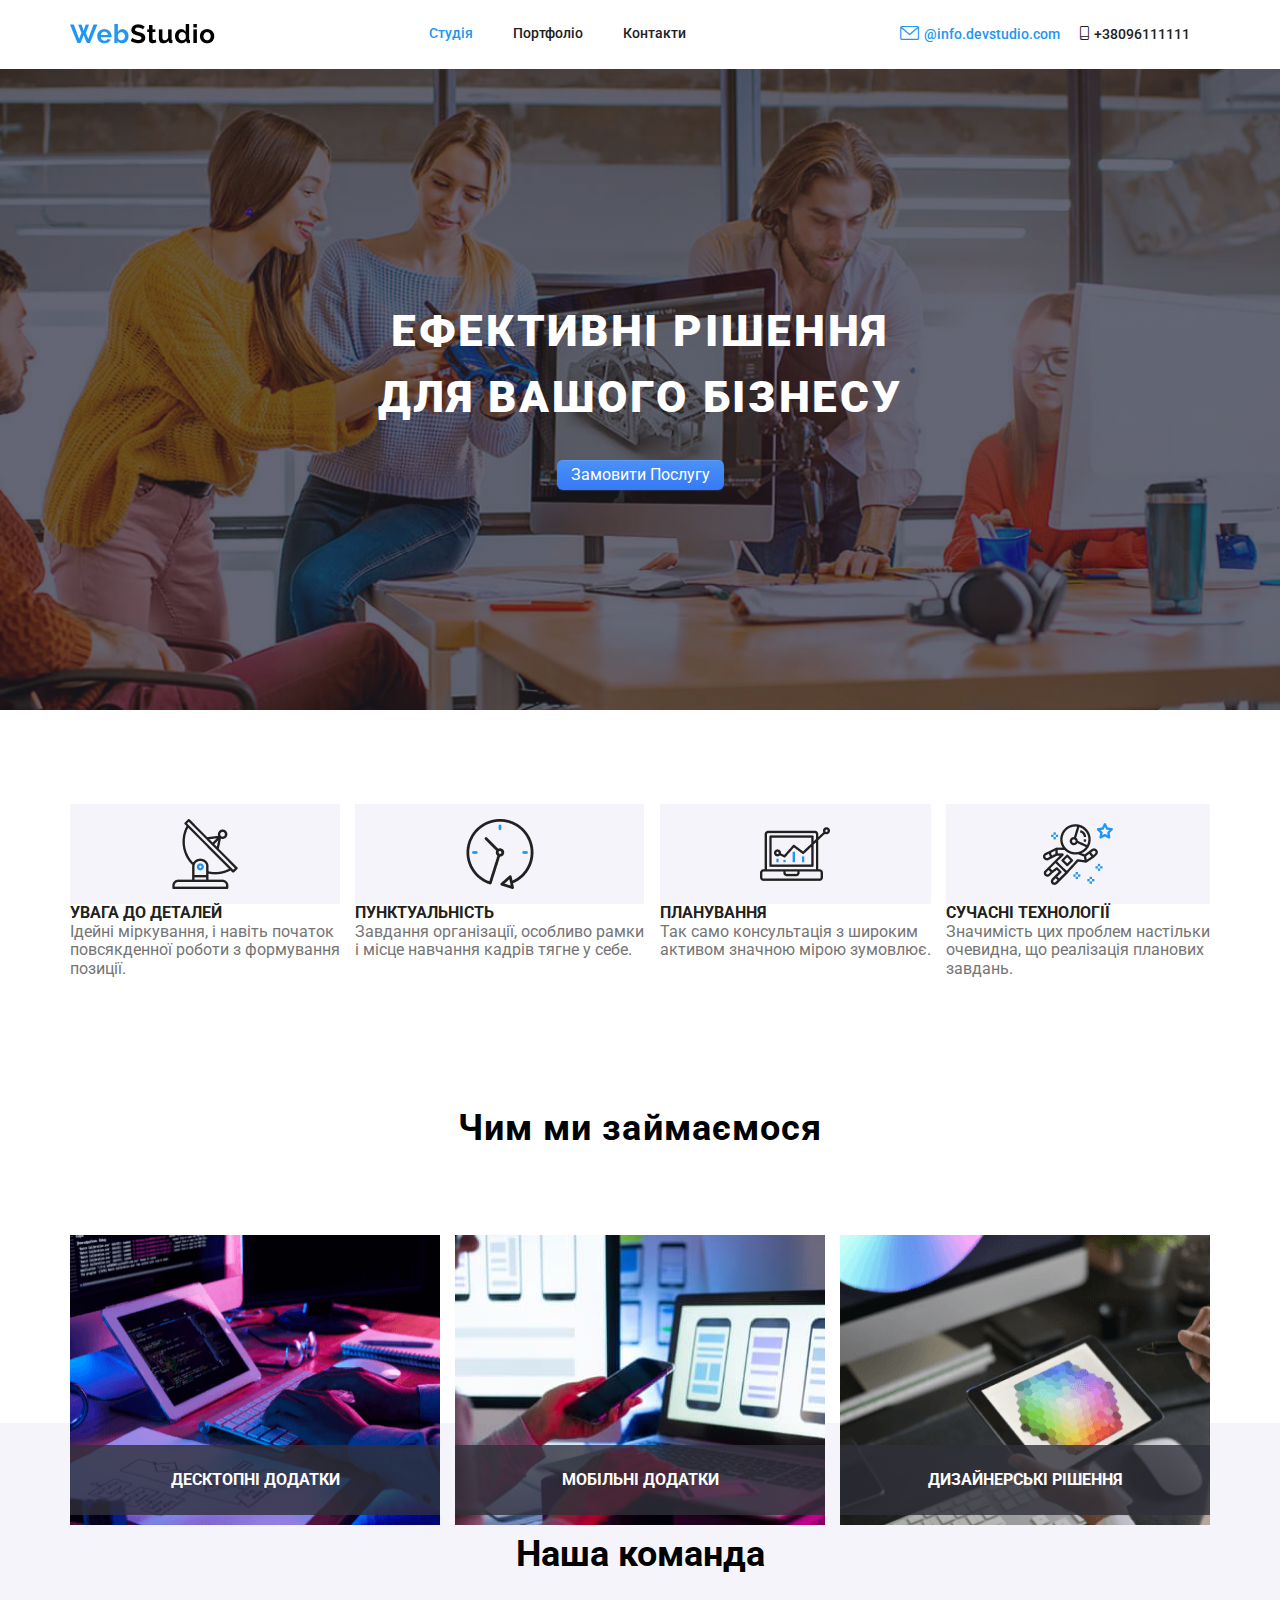
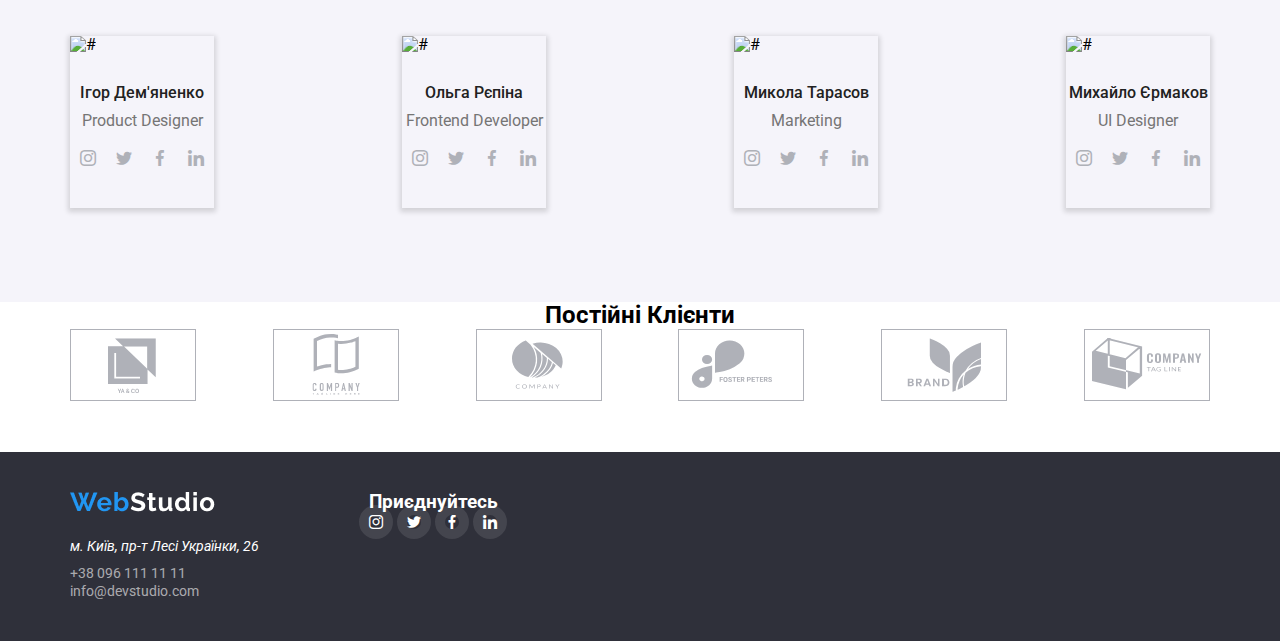
==== index.html @ 9666c781 "Push" ====
<!DOCTYPE html>
<html lang="en">

<head>
  <meta charset="UTF-8" />
  <meta name="viewport" content="width=device-width, initial-scale=1.0" />
  <title>Document</title>
  <link rel="stylesheet" href="css/normalize.css">
  <link rel="stylesheet" href="css/main.css" />
  <link rel="stylesheet" href="css/modal.css">
  <!-- ШРИФТИ -->
  <link rel="stylesheet" href="icons/style.css">
  <link rel="preconnect" href="https://fonts.googleapis.com" />
  <link rel="preconnect" href="https://fonts.gstatic.com" crossorigin />
  <link href="https://fonts.googleapis.com/css2?family=Roboto:wght@400;500;700;900&display=swap" rel="stylesheet" />
</head>

<body>
  <header class="header">
    <div class="container">
      <img class="header-img" src="Img/webstudiochernii.png" alt="#" />

      <nav class="header-nav">
        <ul class="header-nav-list">
          <li class="header-nav-item_active"><a href="#">Студія</a></li>
          <li class="header-nav-item"><a href="portfolio.html" target="_blank">Портфоліо</a></li>
          <li class="header-nav-item"><a href="#">Контакти</a></li>
        </ul>
      </nav>
      <div class="mail-tel">
        <a class="header-mail" href="mailto:@info.devstudio.com"><i class="icon-envelope"></i> @info.devstudio.com</a>
        <a class="header-tel" href="tel:+38096111111"><i class="icon-smartphone"></i>+38096111111</a>
      </div>
    </div>

  </header>
  <main class="main">
    <section class="efektivni">
      <div class="container">
        <h1 class="main-h">
          ЕФЕКТИВНІ РІШЕННЯ <br />
          ДЛЯ ВАШОГО БІЗНЕСУ
        </h1>
        <button class="main-button"   type="button" data-modal-open >Замовити Послугу</button>
        

      </div>
    </section>
    <section class="main_section">
      <div class="container">
        <ul class="main-list">
          <li class="mail-item">
            <h3 class="mail-item_link">
              увага до деталей
            </h3>
            <p class="mail-item_link">
              Ідейні міркування, і навіть початок <br />
              повсякденної роботи з формування <br />
              позиції.
            </p>
          </li>
          <li class="mail-item mail-item2">
            <h3 class="mail-item_link">
              пунктуальність
            </h3>
            <p class="mail-item_link">
              Завдання організації, особливо рамки <br />
              і місце навчання кадрів тягне у себе.
            </p>
          </li>
          <li class="mail-item mail-item3">
            <h3 class="mail-item_link">
              планування
            </h3>
            <p class="mail-item_link">
              Так само консультація з широким <br />
              активом значною мірою зумовлює.
            </p>
          </li>
          <li class="mail-item mail-item4">
            <h3 class="mail-item_link">
              сучасні технології
            </h3>
            <p class="mail-item_link">
              Значимість цих проблем настільки <br />очевидна, що реалізація
              планових <br />завдань.
            </p>
        </ul>
    </section>
    <section class="main-sec">
      <div class="container">
        <div class="div">
          <h1 class="sec-h">Чим ми займаємося</h1>
          <div class="main_sec_divv">
            <div class="container-img">
              <div class="thumb">
                <img class="sec-div_img thumb-img" src="Img/box 1 копія.png" alt="#" />
                <p class="thumb-p"> <span class="thumb-span">Десктопні додатки</span></p>
              </div>
              <div class="thumb">
                <img class="sec_div_imgg thumb-img" src="Img/box 2 копія.jpg" alt="#" />
                <p class="thumb-p"> <span class="thumb-span">Мобільні додатки</span> </p>
              </div>
              <div class="thumb">
                <img class="sec-div_imggg thumb-img" src="Img/box 3 копія.png" alt="#" />
                <p class="thumb-p"> <span class="thumb-span">Дизайнерські рішення</span></p>
              </div>




            </div>
          </div>
        </div>
    </section>
    <section class="main-secc">
      <div class="container">
        <h1 class="main_section_title">Наша команда</h1>
        <div class="container-figure">
          <figure class="secc-figure figure-item_f">
            <img src="Img/img (2).svg" alt="#" />
            <figcaption>
              Ігор Дем'яненко <br />
              <span class="secc_figure_span">Product Designer</span>
              <br>
              <span class="section-four-link-list">
                <a href="#" class="section-four-link-item"><i class="icon-instagram-2"></i></a>
                <a href="#" class="section-four-link-item"> <i class="icon-twitter-1"></i></a>
                <a href="#" class="section-four-link-item"> <i class="icon-facebook-1"></i></a>
                <a href="#" class="section-four-link-item"> <i class="icon-linkedin-1"></i></a>
              </span>

            </figcaption>
          </figure>
          <figure class="secc-figure figure-item_g">
            <img src="Img/img копія.svg" alt="#" />
            <figcaption>
              Ольга Рєпіна <br />
              <span class="secc_figure_span">Frontend Developer</span>
              <br>
              <span class="section-four-link-list">
                <a href="#" class="section-four-link-item"><i class="icon-instagram-2"></i></a>
                <a href="#" class="section-four-link-item"> <i class="icon-twitter-1"></i></a>
                <a href="#" class="section-four-link-item"> <i class="icon-facebook-1"></i></a>
                <a href="#" class="section-four-link-item"> <i class="icon-linkedin-1"></i></a>
              </span>
            </figcaption>
          </figure>
          <figure class="secc-figure figure-item_h">
            <img src="Img/img (1).svg" alt="#" />
            <figcaption>
              Микола Тарасов <br />
              <span class="secc_figure_span">Marketing</span>
              <br>
              <span class="section-four-link-list">
                <a href="#" class="section-four-link-item"><i class="icon-instagram-2"></i></a>
                <a href="#" class="section-four-link-item"> <i class="icon-twitter-1"></i></a>
                <a href="#" class="section-four-link-item"> <i class="icon-facebook-1"></i></a>
                <a href="#" class="section-four-link-item"> <i class="icon-linkedin-1"></i></a>
              </span>
            </figcaption>
          </figure>
          <figure class="secc-figure figure-item_j">
            <img src="Img/img.svg" alt="#" />
            <figcaption>
              Михайло Єрмаков <br />
              <span class="secc_figure_span"> UI Designer</span>
              <br>
              <span class="section-four-link-list">
                <a href="#" class="section-four-link-item"><i class="icon-instagram-2"></i></a>
                <a href="#" class="section-four-link-item"> <i class="icon-twitter-1"></i></a>
                <a href="#" class="section-four-link-item"> <i class="icon-facebook-1"></i></a>
                <a href="#" class="section-four-link-item"> <i class="icon-linkedin-1"></i></a>
              </span>
            </figcaption>
          </figure>
        </div>
      </div>
    </section>
    <section class="regular-clients">
      <div class="container">
        <h2 class="mainn-h1">Постійні Клієнти</h2>
        <ul class="regular-clients-list">
          <li class="regular-clients-item">
            <a href="" class="regular-clients-link">
              <i class="icon-Logo"></i>
            </a>
          </li>
          <li class="regular-clients-item">
            <a href="" class="regular-clients-link">
              <i class="icon-Logo-1"></i>
            </a>
          </li>
          <li class="regular-clients-item">
            <a href="" class="regular-clients-link">
              <i class="icon-Logo-2"></i>
            </a>
          </li>
          <li class="regular-clients-item">
            <a href="" class="regular-clients-link">
              <i class="icon-Logo-3"></i>
            </a>
          </li>
          <li class="regular-clients-item">
            <a href="" class="regular-clients-link">
              <i class="icon-Logo-4"></i>
            </a>
          </li>
          <li class="regular-clients-item">
            <a href="" class="regular-clients-link">
              <i class="icon-Logo-6"></i>
            </a>
          </li>
        </ul>
      </div>
    </section>
  </main>
  <footer class="footer">
    <div class="container">
      <div class="foot-container">
        <div class="foot-wrap">
          <div class="foot-wrap-one">
            <img class="footer-img" src="Img/webstudiobilii.png" alt="#" />
            <address class="foot-adr">м. Київ, пр-т Лесі Українки, 26</address>
            <a href="tel:+38 096 111 11 11">+38 096 111 11 11</a>
            <br />
            <a id="foot-email" href="mailto:info@devstudio.com">info@devstudio.com</a>
          </div>

          <div class="foot-wrap-two">
            <h3 class="foot-h3">
              Приєднуйтесь
            </h3>
            <span class="foot-list">
              <a href="#" class="foot-list-link"><i class="icon-instagram-2"></i></a>
              <a href="#" class="foot-list-link"> <i class="icon-twitter-1"></i></a>
              <a href="#" class="foot-list-link"> <i class="icon-facebook-1"></i></a>
              <a href="#" class="foot-list-link"> <i class="icon-linkedin-1"></i></a>
            </span>
          </div>
        </div>
      </div>
    </div>

  </footer>

  <div class="backdrop is-hidden" data-modal>
    <div class="modal">
      <button class="btn" data-modal-close >&#215;</button>
      <form action="" class="form">
        <h1 class="form-title">Залиште свої дані, ми вам передзвонимо</h1>
        <label>
          <p>Ім'я</p>
          <input class="form-input form-input-first" type="text" name="name" placeholder="" mainless="3"
            maxlength="20" required pattern="^[a-zA-Zа-яА-ЯіІїЇєЄ']{2,30}$"
            title="Username must be two words separated by space.">
        </label>
        <label>
          <p>Телефон</p>
          <input class="form-input form-input-second" type="tel" name="tel" placeholder="" required min="10"
            max="20" pattern="\+380\d{9}">
        </label>
        <label>
          <p>Пошта</p>
          <input class="form-input form-input-third" type="email" name="email" placeholder=""
            pattern="[a-zA-Z0-9._%+-]+@[a-zA-Z0-9.-]+\.[a-zA-Z]{2,}$">
        </label>
        <label>
          <p>Коментарі</p>
          <textarea class="form-input" name="message" id="" cols="30" rows="10"
            placeholder="Введіть текст"></textarea>
        </label>
        <label for="agreeCheckbox">
          <input type="checkbox" id="agreeCheckbox">
          Погоджуюся з розсилкою та приймаю <a href="#" class="checkbox-link">Умови договору</a>
        </label>
        <button class="form-btn" type="button">Відправити</button>
      </form>
    </div>
</div>
<script href="modal.js"></script> 

</body>

</html>
---- css/main.css ----
* {
  font-family: "Roboto", sans-serif;
}

body {
  margin: 0;
  padding: 0;
}

:root {
  --clr: #2196f3;
}

.header-nav-list {
  list-style: none;
  display: flex;
  justify-content: center;
}

.header-nav-item a {
  font-weight: 500;
  font-size: 14px;
  text-decoration: none;
  margin: 20px;
  color: #212121;
  vertical-align: top;
}

.header-nav-item_active a {
  font-weight: 500;
  font-size: 14px;
  text-decoration: none;
  margin: 20px;
  color: #212121;
  vertical-align: top;
  color: var(--clr);
}

.header-nav-item:hover a {
  color: var(--clr);
}

.header-mail {
  color: var(--clr);
  font-size: 14px;
  font-weight: 500;
  text-align: left;
  display: flex;
  justify-content: right;
  padding-right: 20px;
  text-decoration: none;
}

.header-tel {
  color: #212121;
  font-size: 14px;
  font-weight: 500;
  text-align: left;
  display: flex;
  justify-content: right;
  padding-right: 20px;
  text-decoration: none;
}

.header-tel:hover {
  color: var(--clr);
}

.efektivni {
  padding: 200px 0;
  background-color: #2f303a;
  background-image: linear-gradient(
      to bottom,
      rgba(47, 48, 58, 0.4),
      rgba(47, 49, 60, 0.4)
    ),
    url("../Img/overlay.png");
  background-position: center;
  background-size: cover;
  background-repeat: no-repeat;
}

.main-h {
  text-align: center;
  color: white;
  font-size: 44px;
  font-weight: 900;
  line-height: 1.5;
  letter-spacing: 0.06em;
}

/* .main-button {
  
  display: block;
  margin: 20px auto 20px;
} */
.main-button {
  display: block;
  margin: 20px auto 20px;
  flex-direction: column;
  align-items: center;
  padding: 6px 14px;
  font-family: -apple-system, BlinkMacSystemFont, "Roboto", sans-serif;
  border-radius: 6px;
  border: none;

  color: #fff;
  background: linear-gradient(180deg, #4b91f7 0%, #367af6 100%);
  background-origin: border-box;
  box-shadow: 0px 0.5px 1.5px rgba(54, 122, 246, 0.25),
    inset 0px 0.8px 0px -0.25px rgba(255, 255, 255, 0.2);
  user-select: none;
  -webkit-user-select: none;
  touch-action: manipulation;
}

.main-button:focus {
  box-shadow: inset 0px 0.8px 0px -0.25px rgba(255, 255, 255, 0.2),
    0px 0.5px 1.5px rgba(54, 122, 246, 0.25),
    0px 0px 0px 3.5px rgba(58, 108, 217, 0.5);
  outline: 0;
  padding: 7px 15px;
}

.header-img {
  display: block;
  width: 145px;
}

.table-govitem {
  text-transform: uppercase;
  padding-left: 65px;
  font-size: 14px;
  font-weight: 700;
  line-height: 1;
  color: #212121;
}

table {
  margin-top: 100px;
  border: 0px solid black;
  display: flex;
  justify-content: center;
}

.table-item {
  font-size: 14px;
  font-weight: 400;
  line-height: 1.5;
  padding-left: 25px;
  color: #757575;
}

.sec-h {
  font-size: 36px;
  font-weight: 700;
  line-height: 1.8;
  letter-spacing: 0.03em;
  text-align: center;
  padding-bottom: 50px;
}

.div {
  display: flex;
  flex-direction: column;
}

.main_sec_divv {
  justify-content: center;
}

.container-img {
  margin-bottom: 94px;
  display: flex;
  justify-content: space-between;
  align-items: center;
}

.main_section_title {
  padding-top: 94px;
  margin-bottom: 50px;
}

.main-secc {
  background-color: #f5f4fa;
}

.main-secc h1 {
  font-size: 36px;
  font-weight: 700;
  line-height: 175%;
  text-align: center;
  padding-top: 100px;
}

.secc-figure figcaption {
  margin-top: 30px;
  margin-bottom: 30px;
}
.secc-figure {
  display: inline-block;
  vertical-align: middle;
  margin: 0;
  box-shadow: 0 2px 5px 2px rgba(0, 0, 0, 0.14);
}
.container-figure {
  padding-bottom: 94px;
  display: flex;
  justify-content: space-between;
}

.secc-figure img {
  width: 100%;
}

.secc-figure figcaption {
  font-size: 16px;
  font-weight: 500;
  line-height: 1.1;
  text-align: center;
  color: #212121;
}

.secc_figure_span {
  font-size: 16px;
  font-weight: 400;
  line-height: 1.1;
  text-align: center;
  color: #757575;
  margin-top: 10px;
  display: inline-block;
}

.footer {
  padding-top: 40px;
  padding-bottom: 40px;
  background-color: #2f303a;
}

.footer address {
  font-size: 14px;
  font-weight: 400;
  line-height: 1.3;
  color: #ffffff;
}

.footer a {
  text-decoration: none;
  font-size: 14px;
  font-weight: 400;
  line-height: 1.3;
  color: rgba(255, 255, 255, 0.6);
}

.foot-adr {
  margin-top: 20px;
  margin-bottom: 9px;
}

#foot-email {
  margin-top: 9px;
}

.header {
  padding-top: 24px;
  padding-bottom: 25px;
}

.header .container {
  display: flex;
  justify-content: space-between;
  align-items: center;
}

.container {
  max-width: 1170px;
  padding: 0 15px;
  margin: 0 auto;
}

.mail-tel {
  display: flex;
}

.main-list {
  margin: 94px 0 94px 0;
  list-style: none;
  display: flex;
  justify-content: space-between;
  padding: 0;
}

.mail-item h3 {
  font-weight: 700;
  color: rgba(33, 33, 33, 1);
  text-transform: uppercase;
  font-size: 16px;
}

.mail-item p {
  color: rgba(117, 117, 117, 1);
}

.mail-item::before {
  content: "";
  background-image: url("../Img/antenna\ 1.png");
  background-color: rgba(245, 244, 250, 1);
  display: block;
  width: 100%;
  height: 100px;
  background-repeat: no-repeat;
  background-position: center;
}

.mail-item2::before {
  background-image: url(../Img/clock\ 1.png);
}

.mail-item3::before {
  background-image: url("../Img/diagram\ 1.png");
}

.mail-item4::before {
  background-image: url("../Img/astronaut\ 1.png");
}

.sec-div_img,
.sec-div_imgg,
.sec-div_imggg {
  width: 370px;
}

.span-icons i {
  color: gray;
  width: 50px;
  height: 500px;
  padding: 10px;
}
.span-icons i:hover {
  background-color: #2196f3;
}
.section-four-link-list {
  display: flex;
  justify-content: space-evenly;
}
.section-four-link-item {
  display: inline-block;
  color: #afb1b8;
  text-decoration: none;
  padding: 10px;
  margin-top: 10px;
}

.section-four-link-item:hover {
  color: #ffffff;
  background-color: #4b91f7;
  border: 0px;
  border-radius: 15px 15px;
}
.regular-clients {
  height: 150px;
}
.mainn-h1 {
  text-align: center;
}
.regular-clients-list {
  display: flex;
  list-style-type: none;
  justify-content: space-between;
}

.regular-clients-item i {
  font-size: 70px;
  width: 100%;
  color: #afb1b8;
  height: 100%;
}
.regular-clients-link {
  text-decoration: none;
}

.regular-clients-link i:hover {
  outline: 1px solid #4b91f7;
  color: #4b91f7;
}
.regular-clients-link:hover.regular-clients i {
  color: #4b91f7;
}
.foot-h3 {
  color: white;
  text-align: center;
  padding-left: 100px;
}
.foot-list i {
  color: white;
  border: 10px solid rgba(255, 255, 255, 0.1);
  border-radius: 50%;
}
.foot-list {
  padding-left: 100px;
}
.foot-wrap {
  display: flex;
}
.icon-envelope {
  padding-right: 5px;
}
.icon-smartphone {
  padding-right: 5px;
}
.regular-clients-item i {
  border: 1px solid rgba(175, 177, 184, 1);
}
.foot-list-link i:hover {
  background-color: rgba(33, 150, 243, 1);
  color: white;
}
.thumb-img {
  width: 370px;
  height: 290px;
  position: absolute;
}
.thumb-p {
  position: relative;
  top: 210px;
  font-size: 18px;
font-weight: 700;


  background-color: rgba(47, 48, 58, 0.8);
  width: 370px;
  height: 70px;

  color: white;
  display: flex;
  justify-content: center;
  align-items: center;
}
.thumb-span {

  
  font-size: 16px;
  font-weight: 700;
  text-transform: uppercase;
  

}
---- css/modal.css ----
* {
    padding: 0;
    margin: 0;
    box-sizing: border-box;
}

body {

    font-family: "Roboto", sans-serif;
}

.backdrop {
    position: fixed;
    top: 0;
    left: 0;
    width: 100%;
    height: 100%;
    background-color: rgba(0, 0, 0, 0.5);
    opacity: 1;
}

.backdrop.is-hidden {
    opacity: 0;
    pointer-events: none;
}

.no-scroll {
    overflow: hidden;
}

.modal {
    position: absolute;
    top: 50%;
    left: 50%;
    min-width: 400px;
    min-height: 300px;
    padding: 40px;
    background-color: rgb(255, 255, 255);
    transform: translate(-50%, -50%);
}

.modal .form {
    margin: 0;
}

.modal-content {
    background-color: #fff;
    width: 80%;
    max-width: 528px;
    margin: 10% auto;
    border-radius: 4px;
    box-shadow: 0 0 10px rgba(0, 0, 0, 0.3);
}

.form {
    width: 528px;
}


/*оформлення*/

.btn {
    position: fixed;
    top: 8px;
    right: 8px;
    width: 30px;
    height: 30px;
    border-radius: 50%;
    border: 1px solid rgba(0, 0, 0, 0.1);
    background-color: white;
    color: #000000;
    font-size: 20px;
    cursor: pointer;
}

.btn:hover {
    color: #2196F3;
}

.form-title {
    text-align: center;
    font-size: 20px;
    font-weight: 700;
    line-height: auto;
    letter-spacing: 1.5px;
    margin-bottom: 12px;
}

.form-input {
    padding: 11px 12px;
    border: 1px solid #DCDCDC;
    border-radius: 10px;
    margin-bottom: 10px;
    resize: none;
    width: 100%;
}

label,
label p {
    color: #757575;
    padding-bottom: 4px;
    font-size: 12px;
    font-weight: 400;
    line-height: auto;
    text-align: start;
}

.form-input-first::placeholder {
    width: 18px;
    height: 18px;
    background-image: url('/webstudioimg/pearson-icon.svg');
    background-size: contain;
    background-position: center;
}

.form-input-second::placeholder {
    width: 18px;
    height: 18px;
    background-image: url('/webstudioimg/phone-icon.svg');
    background-size: contain;
    background-position: center;
}

.form-input-third::placeholder {
    width: 18px;
    height: 18px;
    background-image: url('/webstudioimg/e-mail-icon.svg');
    background-size: contain;
    background-position: center;
}

input[type="tel"]:focus {
    border-color: #2196F3;
}

label {
    font-size: 14px;
    font-weight: 400;
    line-height: 171%;
    letter-spacing: 1px;
}

.checkbox-link {
    color: #2196F3;
}

.form-btn {
    align-self: center;
    width: fit-content;
    background-color: #2196F3;
    color: #fff;
    font-weight: 700;
    font-size: 16px;
    line-height: 187%;
    letter-spacing: 1.5px;
    border: 0;
    padding: 10px 52px;
    border-radius: 4px;
    margin-top: 23px;
    cursor: pointer;
}

.form-btn:hover {
    box-shadow: 0 4px 4px 0 rgba(0, 0, 0, 0.3);
}

.form-input:not(:placeholder-shown):required:valid {
    border-color: #2196F3;
}

.form-input:not(:placeholder-shown):required:invalid {
    border-color: red;
}
---- icons/style.css ----
@font-face {
  font-family: 'webStudio';
  src:  url('fonts/webStudio.eot?tgpcm7');
  src:  url('fonts/webStudio.eot?tgpcm7#iefix') format('embedded-opentype'),
    url('fonts/webStudio.ttf?tgpcm7') format('truetype'),
    url('fonts/webStudio.woff?tgpcm7') format('woff'),
    url('fonts/webStudio.svg?tgpcm7#webStudio') format('svg');
  font-weight: normal;
  font-style: normal;
  font-display: block;
}

[class^="icon-"], [class*=" icon-"] {
  /* use !important to prevent issues with browser extensions that change fonts */
  font-family: 'webStudio' !important;
  speak: never;
  font-style: normal;
  font-weight: normal;
  font-variant: normal;
  text-transform: none;
  line-height: 1;

  /* Better Font Rendering =========== */
  -webkit-font-smoothing: antialiased;
  -moz-osx-font-smoothing: grayscale;
}

.icon-antenna-1:before {
  content: "\e900";
}
.icon-astronaut-1:before {
  content: "\e901";
}
.icon-clock-1:before {
  content: "\e902";
}
.icon-diagram-1:before {
  content: "\e903";
}
.icon-envelope:before {
  content: "\e904";
}
.icon-facebook-1:before {
  content: "\e905";
}
.icon-instagram-2:before {
  content: "\e906";
}
.icon-linkedin-1:before {
  content: "\e907";
}
.icon-Logo-1:before {
  content: "\e908";
}
.icon-Logo-2:before {
  content: "\e909";
}
.icon-Logo-3:before {
  content: "\e90a";
}
.icon-Logo-4:before {
  content: "\e90b";
}
.icon-Logo-5:before {
  content: "\e90c";
}
.icon-Logo-6:before {
  content: "\e90d";
}
.icon-Logo:before {
  content: "\e90e";
}
.icon-smartphone:before {
  content: "\e90f";
}
.icon-twitter-1:before {
  content: "\e910";
}
.icon-WebStudio-1:before {
  content: "\e911";
}
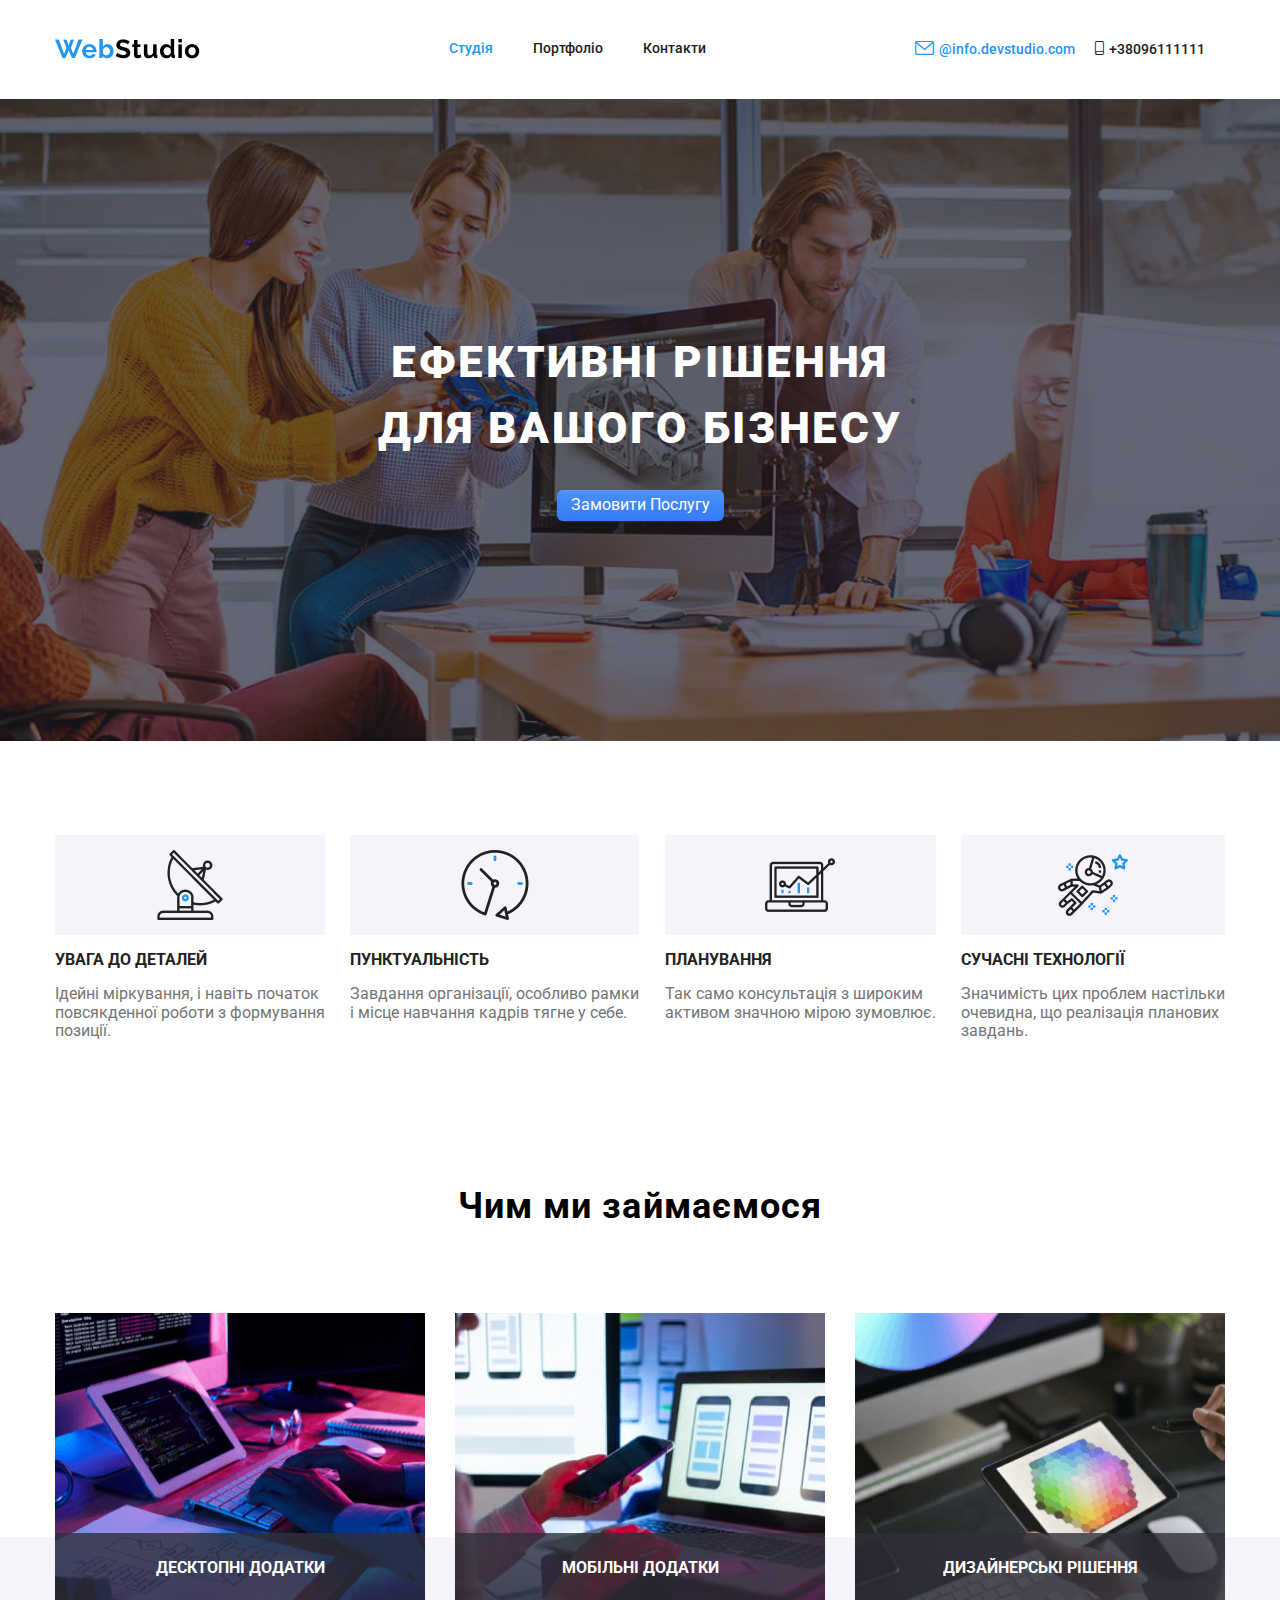
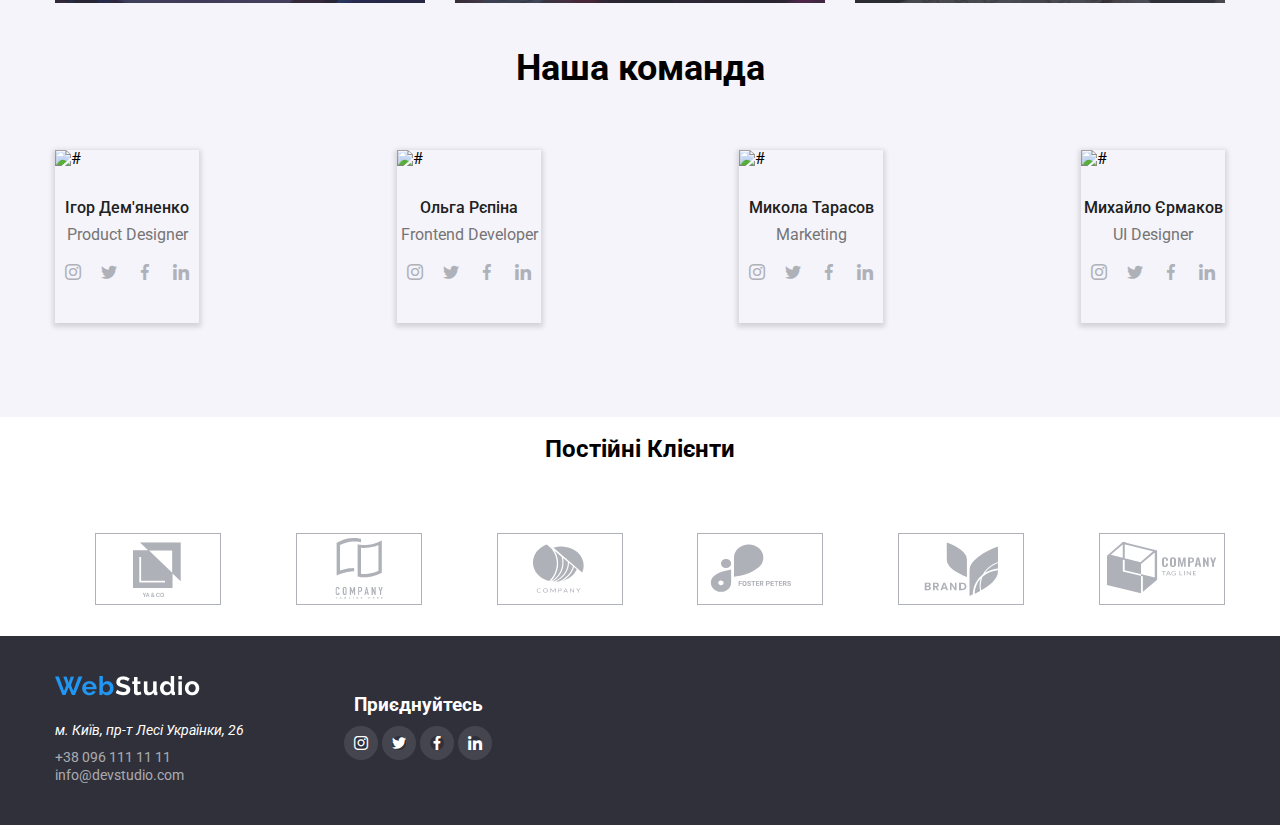
==== commit 08e758d8: "DZ 4" ====
--- a/index.html
+++ b/index.html
@@ -278,7 +278,7 @@
       </form>
     </div>
 </div>
-<script href="modal.js"></script> 
+<script src="modal.js"></script> 
 
 </body>
 
--- a/css/main.css
+++ b/css/main.css
@@ -358,15 +358,17 @@
   border-radius: 15px 15px;
 }
 .regular-clients {
-  height: 150px;
+  height: 200px;
 }
 .mainn-h1 {
   text-align: center;
+  padding-bottom: 50px;
 }
 .regular-clients-list {
   display: flex;
   list-style-type: none;
   justify-content: space-between;
+
 }
 
 .regular-clients-item i {
@@ -377,6 +379,7 @@
 }
 .regular-clients-link {
   text-decoration: none;
+  
 }
 
 .regular-clients-link i:hover {
@@ -422,7 +425,7 @@
 }
 .thumb-p {
   position: relative;
-  top: 210px;
+  top: 202px;
   font-size: 18px;
 font-weight: 700;
 
--- a/css/modal.css
+++ b/css/modal.css
@@ -1,13 +1,4 @@
-* {
-    padding: 0;
-    margin: 0;
-    box-sizing: border-box;
-}
 
-body {
-
-    font-family: "Roboto", sans-serif;
-}
 
 .backdrop {
     position: fixed;
@@ -53,7 +44,7 @@
 }
 
 .form {
-    width: 528px;
+    width: 500px;
 }
 
 
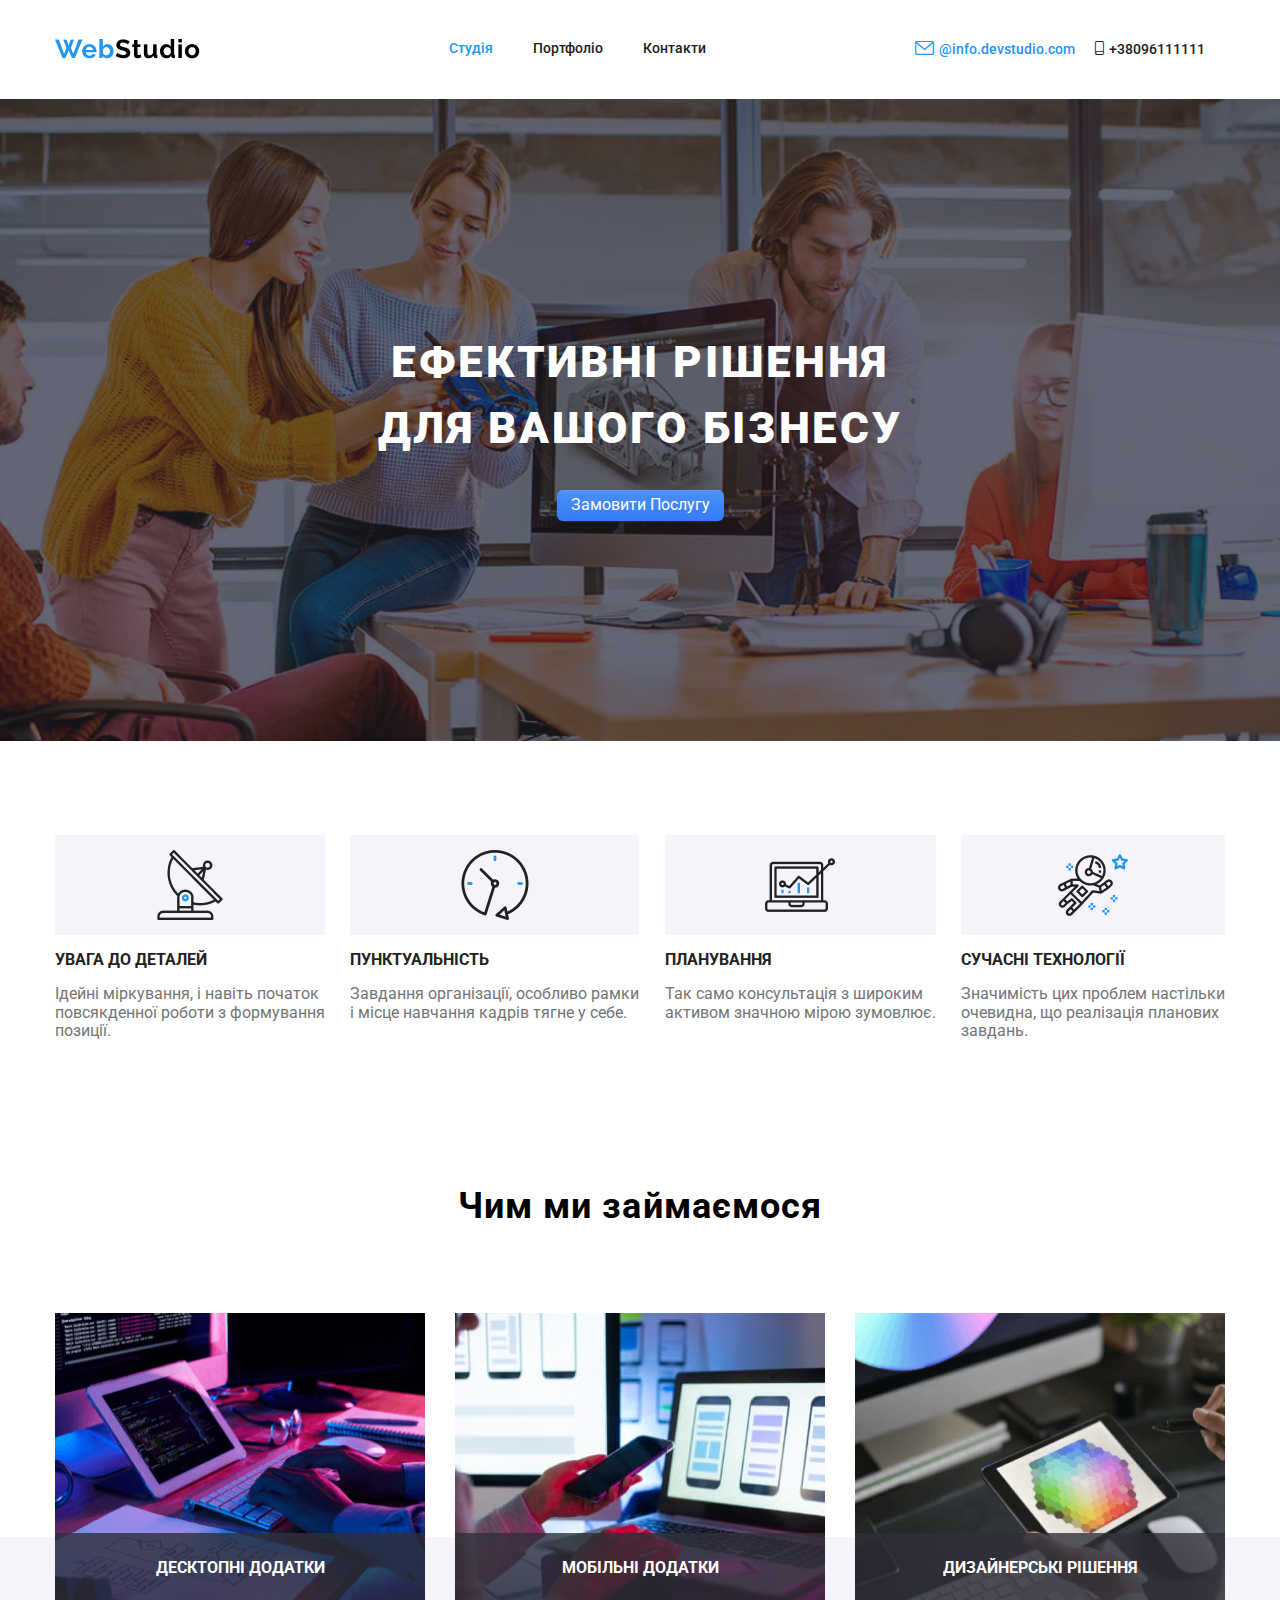
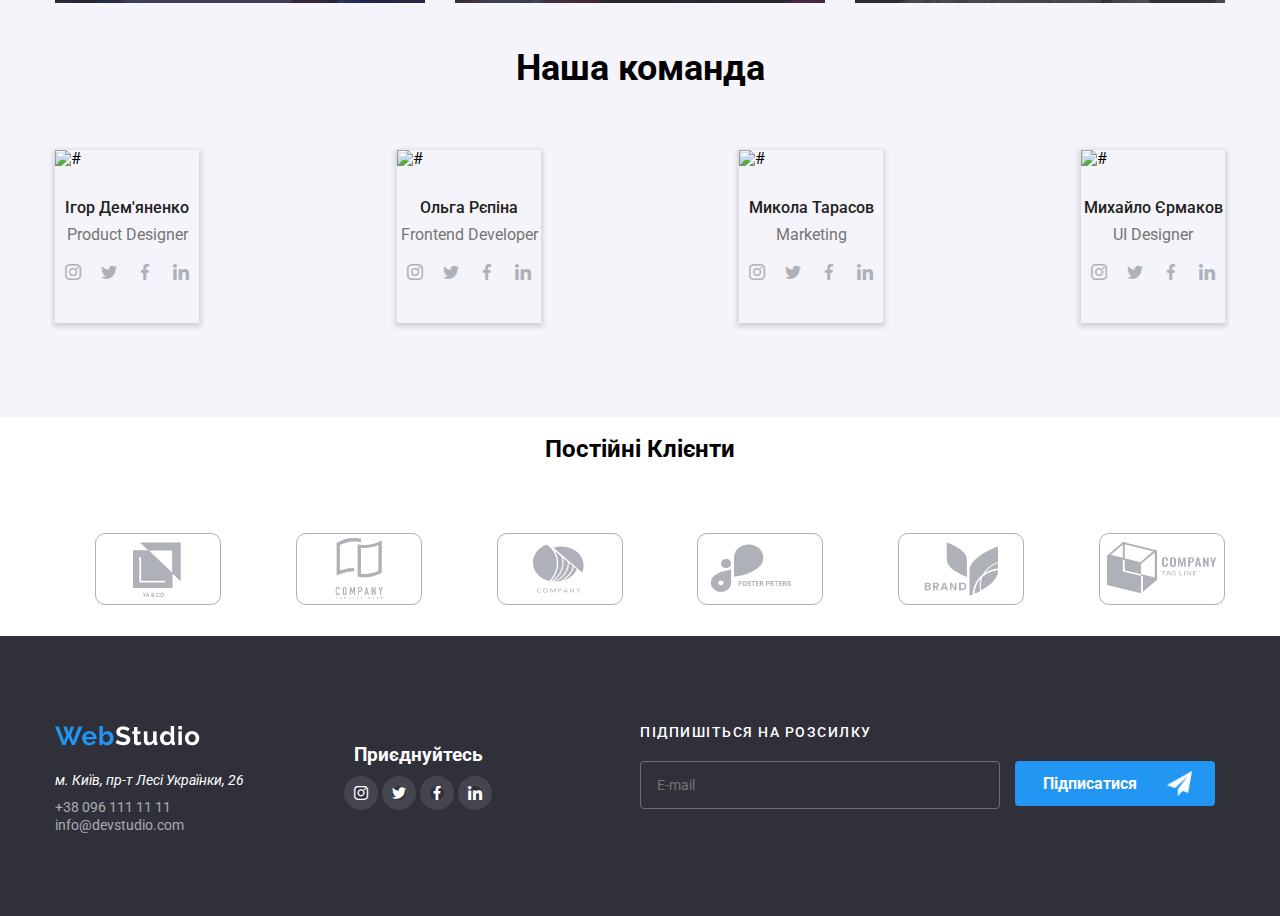
==== commit 42fcae6a: "DZ 4" ====
--- a/index.html
+++ b/index.html
@@ -241,6 +241,20 @@
         </div>
       </div>
     </div>
+    <div class="footer-form">
+      <h4 class="footer-form-header">ПІДПИШІТЬСЯ НА РОЗСИЛКУ</h4>
+      <div class="footer-form-wrap">
+        <label>
+          <input class="footer-form-input" type="email" name="email" placeholder="E-mail"
+            pattern="[a-zA-Z0-9._%+-]+@[a-zA-Z0-9.-]+\.[a-zA-Z]{2,}$">
+        </label>
+        <button class="footer-form-btn" type="submit">
+          <p>Підписатися</p><img class="icon-sendd" src="icons/icon-send.png" alt="icon">
+        </button>
+      </div>
+    </div>
+  </div>
+</div>
 
   </footer>
 
@@ -278,6 +292,7 @@
       </form>
     </div>
 </div>
+
 <script src="modal.js"></script> 
 
 </body>
--- a/css/main.css
+++ b/css/main.css
@@ -232,9 +232,11 @@
 }
 
 .footer {
+  position: relative;
   padding-top: 40px;
   padding-bottom: 40px;
   background-color: #2f303a;
+  height: 200px ;
 }
 
 .footer address {
@@ -365,7 +367,7 @@
   padding-bottom: 50px;
 }
 .regular-clients-list {
-  display: flex;
+  display: flex; 
   list-style-type: none;
   justify-content: space-between;
 
@@ -373,16 +375,20 @@
 
 .regular-clients-item i {
   font-size: 70px;
-  width: 100%;
+  width: 250px;
   color: #afb1b8;
-  height: 100%;
+  height: 250px;
+  border: 0px ;
+  border-radius: 10px 10px;
+
 }
 .regular-clients-link {
   text-decoration: none;
-  
+
 }
 
 .regular-clients-link i:hover {
+
   outline: 1px solid #4b91f7;
   color: #4b91f7;
 }
@@ -448,4 +454,66 @@
   
 
 }
-
+.footer-form{
+  margin-right: 50px;
+  position: absolute;
+  top: 25%;
+  left: 50%;
+  float: right;
+  
+}
+
+.footer-form-header{
+  font-size: 14px;
+  font-weight: 500;
+  color: #fff;
+  line-height: 114%;
+  margin-bottom: 20px;
+  letter-spacing: 1.5px;
+}
+
+.footer-form-wrap{
+  display: flex;
+  justify-content: flex-end;
+}
+
+.footer-form-input{
+    padding: 15px 16px;
+    border: 1px solid rgba(255, 255, 255, 0.3);
+    background-color: rgba(33, 150, 243, 0);
+    border-radius: 4px;
+    margin-bottom: 10px;
+    resize: none; 
+    width: 326px;
+
+}
+
+.footer-form-btn{
+  display: flex;
+  border: none;
+  border-radius: 4px;
+  width: 200px;
+  height: 45px;
+  padding: 10px 28px;
+  background-color: #2196f3;
+  color: white;
+  cursor: pointer;
+  margin-left: 15px;
+}
+
+.footer-form-btn p {
+  font-size: 16px;
+  font-weight: 700;
+  line-height: 25px;
+  margin: 0 auto;
+ 
+
+}
+.icon-sendd {
+  margin-left: 30px;
+}
+.foot-container {
+  margin-top: 50px;
+}
+
+
--- a/css/modal.css
+++ b/css/modal.css
@@ -52,7 +52,7 @@
 
 .btn {
     position: fixed;
-    top: 8px;
+    top: 50px;
     right: 8px;
     width: 30px;
     height: 30px;
@@ -62,6 +62,7 @@
     color: #000000;
     font-size: 20px;
     cursor: pointer;
+
 }
 
 .btn:hover {
@@ -142,12 +143,10 @@
     color: #fff;
     font-weight: 700;
     font-size: 16px;
-    line-height: 187%;
-    letter-spacing: 1.5px;
     border: 0;
     padding: 10px 52px;
     border-radius: 4px;
-    margin-top: 23px;
+    margin-top: 10px;
     cursor: pointer;
 }
 
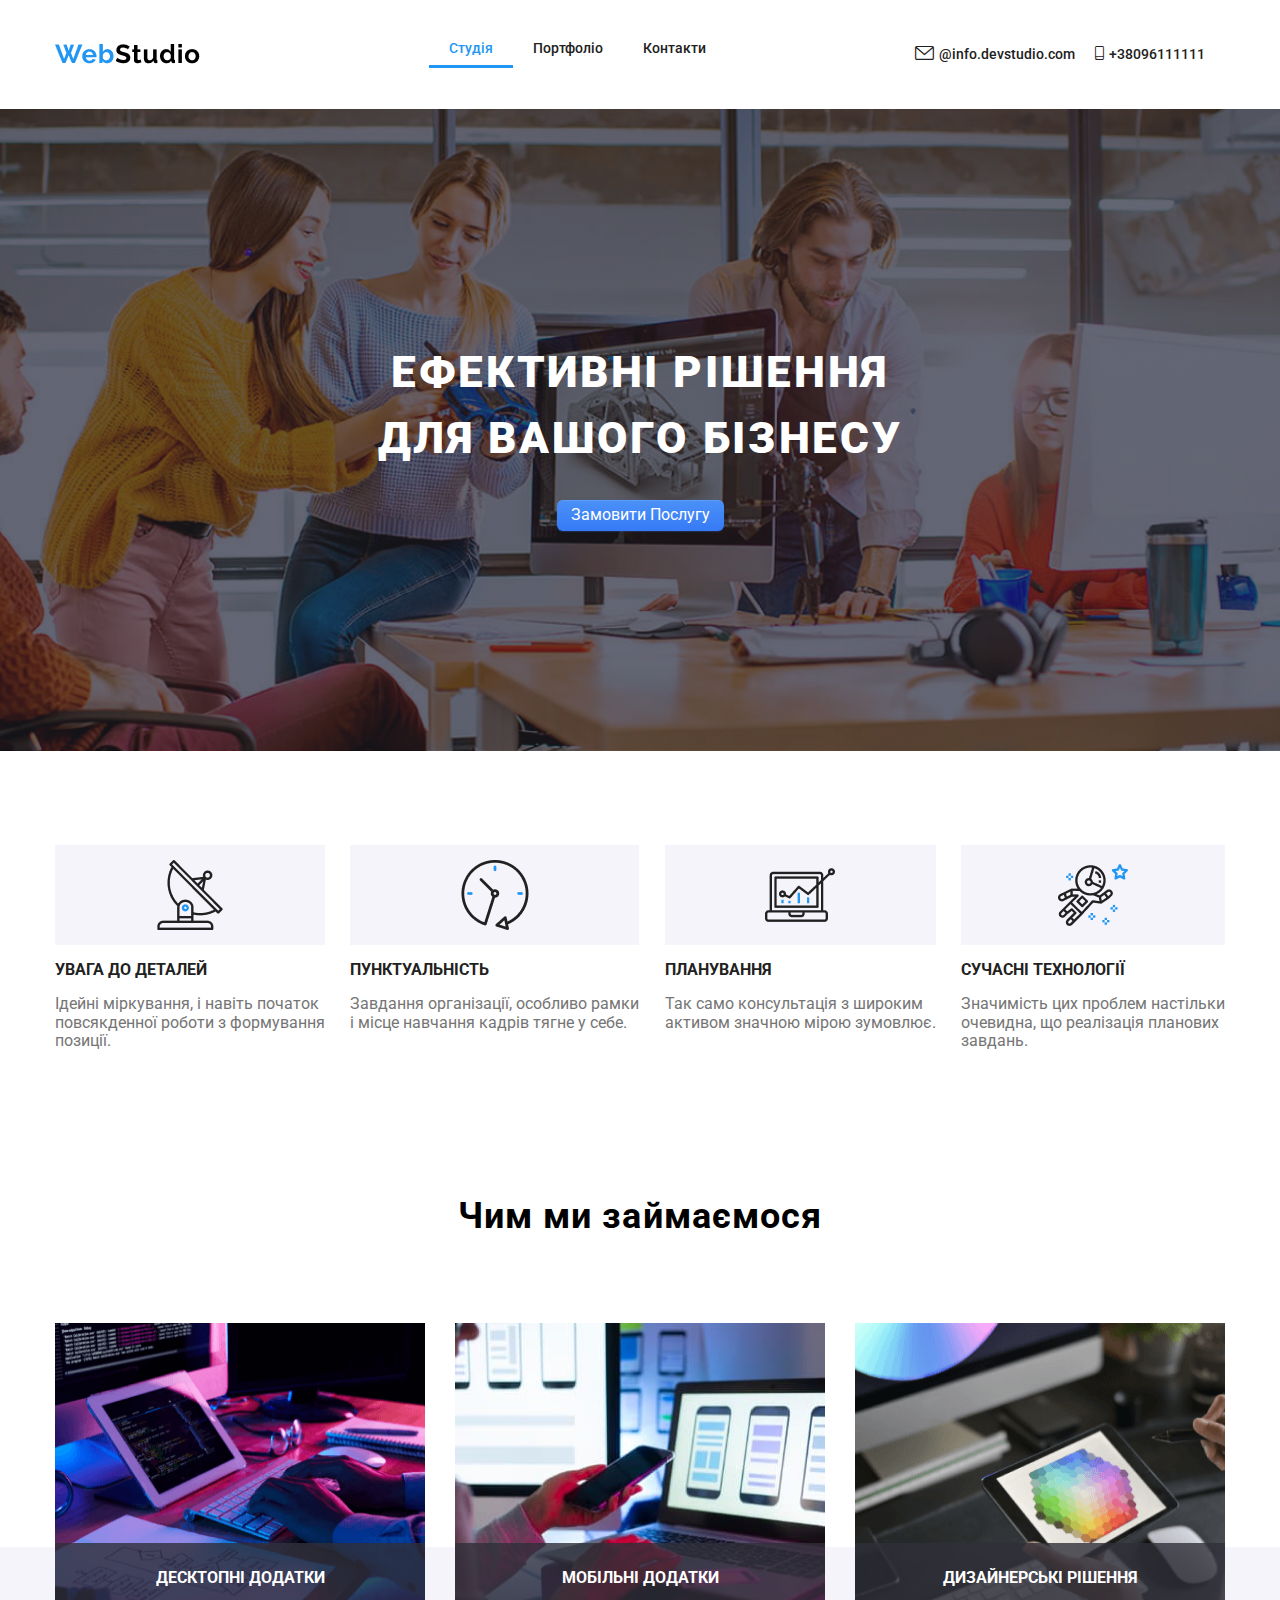
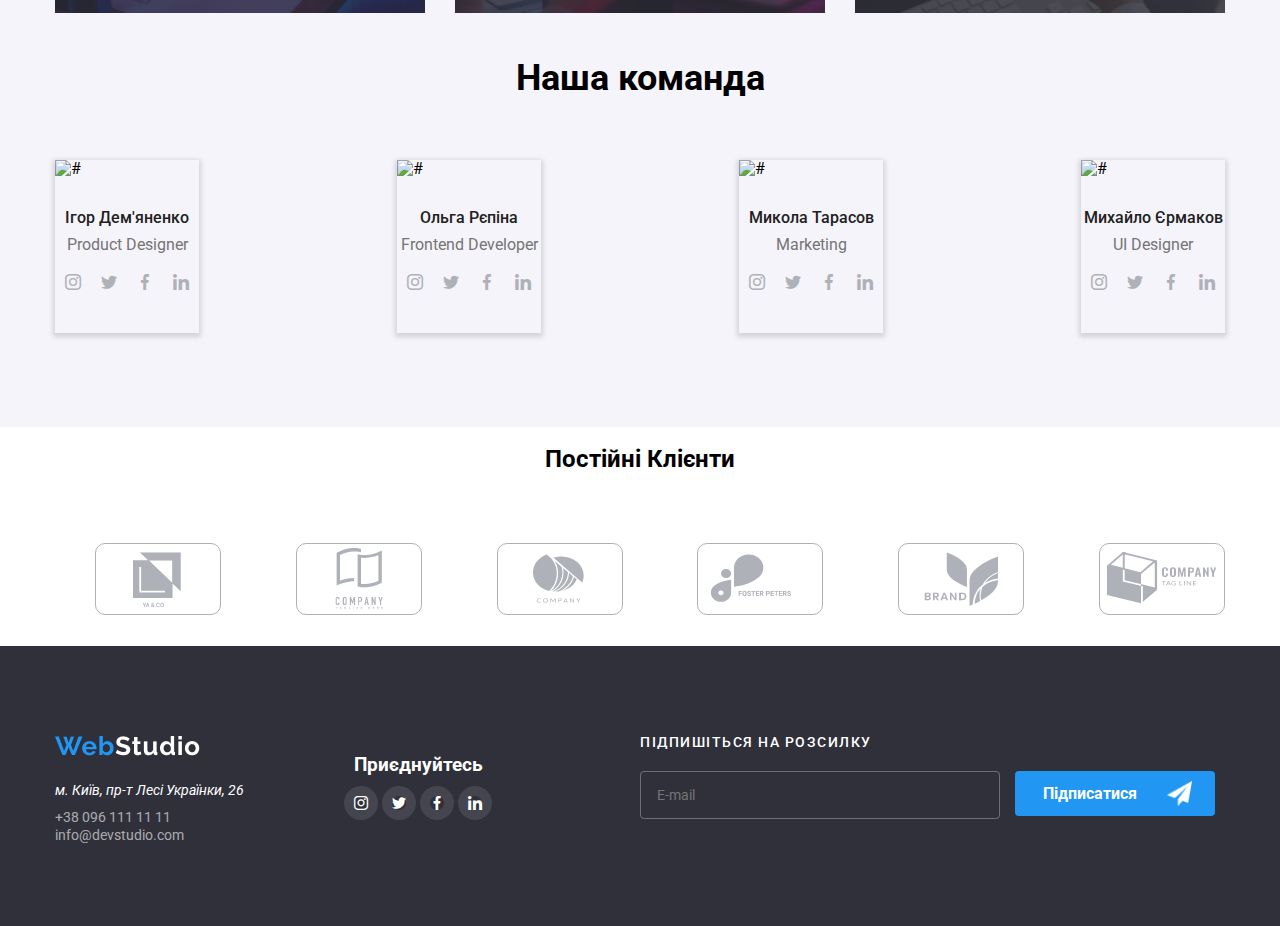
==== commit e53fea79: "hzhz" ====
--- a/index.html
+++ b/index.html
@@ -22,7 +22,7 @@
 
       <nav class="header-nav">
         <ul class="header-nav-list">
-          <li class="header-nav-item_active"><a href="#">Студія</a></li>
+          <li class="header-nav-item_active header_nav_link"><a href="#">Студія</a></li>
           <li class="header-nav-item"><a href="portfolio.html" target="_blank">Портфоліо</a></li>
           <li class="header-nav-item"><a href="#">Контакти</a></li>
         </ul>
@@ -263,23 +263,35 @@
       <button class="btn" data-modal-close >&#215;</button>
       <form action="" class="form">
         <h1 class="form-title">Залиште свої дані, ми вам передзвонимо</h1>
-        <label>
-          <p>Ім'я</p>
-          <input class="form-input form-input-first" type="text" name="name" placeholder="" mainless="3"
+        <label class="label-inputs">
+          <p> Ім'я</p>
+          <input   class="form-input form-input-first" type="text" name="name" placeholder="" mainless="3"
             maxlength="20" required pattern="^[a-zA-Zа-яА-ЯіІїЇєЄ']{2,30}$"
-            title="Username must be two words separated by space.">
-        </label>
-        <label>
-          <p>Телефон</p>
+            title="Username must be two words separated by space."> 
+            <svg class="svg-form svg1" width="12" height="12" viewBox="0 0 12 12" fill="none" xmlns="http://www.w3.org/2000/svg">
+              <path d="M6 6C7.6575 6 9 4.6575 9 3C9 1.3425 7.6575 0 6 0C4.3425 0 3 1.3425 3 3C3 4.6575 4.3425 6 6 6ZM6 7.5C3.9975 7.5 0 8.505 0 10.5V11.25C0 11.6625 0.3375 12 0.75 12H11.25C11.6625 12 12 11.6625 12 11.25V10.5C12 8.505 8.0025 7.5 6 7.5Z" />
+              </svg>
+              
+        </label>
+        <label class="label-inputs">
+          <p> Телефон</p>
           <input class="form-input form-input-second" type="tel" name="tel" placeholder="" required min="10"
             max="20" pattern="\+380\d{9}">
-        </label>
-        <label>
+            <svg class="svg-form svg2" width="14" height="14" viewBox="0 0 14 14" fill="none" xmlns="http://www.w3.org/2000/svg">
+              <path d="M11.996 9.12261L10.1579 8.91275C9.71644 8.86209 9.28224 9.01406 8.97105 9.32524L7.63948 10.6568C5.59147 9.61472 3.91254 7.94301 2.87044 5.88775L4.20925 4.54894C4.52043 4.23775 4.6724 3.80355 4.62174 3.3621L4.41188 1.53842C4.32504 0.807499 3.70991 0.2575 2.97176 0.2575H1.71979C0.902035 0.2575 0.221776 0.937761 0.272434 1.75552C0.655984 7.93577 5.59871 12.8713 11.7717 13.2548C12.5894 13.3055 13.2697 12.6252 13.2697 11.8075V10.5555C13.2769 9.82459 12.7269 9.20946 11.996 9.12261Z" />
+              </svg>
+              
+        </label>
+        <label class="label-inputs">
           <p>Пошта</p>
           <input class="form-input form-input-third" type="email" name="email" placeholder=""
             pattern="[a-zA-Z0-9._%+-]+@[a-zA-Z0-9.-]+\.[a-zA-Z]{2,}$">
-        </label>
-        <label>
+            <svg class="svg-form svg3"  class ="16" height="12" viewBox="0 0 16 12" fill="none" xmlns="http://www.w3.org/2000/svg">
+              <path d="M14 0H2C1.175 0 0.5075 0.675 0.5075 1.5L0.5 10.5C0.5 11.325 1.175 12 2 12H14C14.825 12 15.5 11.325 15.5 10.5V1.5C15.5 0.675 14.825 0 14 0ZM13.7 3.1875L8.3975 6.5025C8.1575 6.6525 7.8425 6.6525 7.6025 6.5025L2.3 3.1875C2.1125 3.0675 2 2.865 2 2.6475C2 2.145 2.5475 1.845 2.975 2.1075L8 5.25L13.025 2.1075C13.4525 1.845 14 2.145 14 2.6475C14 2.865 13.8875 3.0675 13.7 3.1875Z" />
+              </svg>
+              
+        </label>
+        <label class="label-inputs">
           <p>Коментарі</p>
           <textarea class="form-input" name="message" id="" cols="30" rows="10"
             placeholder="Введіть текст"></textarea>
@@ -288,7 +300,7 @@
           <input type="checkbox" id="agreeCheckbox">
           Погоджуюся з розсилкою та приймаю <a href="#" class="checkbox-link">Умови договору</a>
         </label>
-        <button class="form-btn" type="button">Відправити</button>
+        <button class="form-btn" type="submit">Відправити</button>
       </form>
     </div>
 </div>
--- a/css/main.css
+++ b/css/main.css
@@ -41,7 +41,7 @@
 }
 
 .header-mail {
-  color: var(--clr);
+  color:#212121 ;
   font-size: 14px;
   font-weight: 500;
   text-align: left;
@@ -49,6 +49,9 @@
   justify-content: right;
   padding-right: 20px;
   text-decoration: none;
+}
+.header-mail:hover {
+  color: var(--clr);
 }
 
 .header-tel {
@@ -517,3 +520,51 @@
 }
 
 
+
+.label-inputs {
+  position: relative;
+}
+.svg-form {
+
+  fill: #212121;
+  position: absolute;
+  bottom: 4px;
+  right: 475px;
+  width: 14px;
+  height: 14px;
+  
+  
+}
+.form-input:focus + .svg-form {
+  border-radius: 2px;
+  fill:#2196F3 ;
+}
+
+  
+
+.label-inputs:focus-within .svg-form {
+  fill: #2196F3 !important;
+  }
+
+
+
+
+.form-input {
+  padding-left: 30px !important;
+  box-sizing: border-box;
+}
+.header_nav_link {
+  position: relative;
+  padding-bottom: 10px;
+}
+.header-nav-item_active::after {
+  content: "";
+  position: absolute;
+  width: 100%;
+  height: 3px;
+  background-color: var(--clr);
+  bottom: 0;
+  left: 0;
+  
+  
+}
--- a/css/modal.css
+++ b/css/modal.css
@@ -131,7 +131,15 @@
     line-height: 171%;
     letter-spacing: 1px;
 }
-
+label p {
+    color: #757575;
+    padding-bottom: 4px;
+    font-size: 12px;
+    font-weight: 400;
+    line-height: auto;
+    text-align: start;
+    margin: 0;
+}
 .checkbox-link {
     color: #2196F3;
 }
@@ -148,6 +156,7 @@
     border-radius: 4px;
     margin-top: 10px;
     cursor: pointer;
+  margin-left: 140px;
 }
 
 .form-btn:hover {
